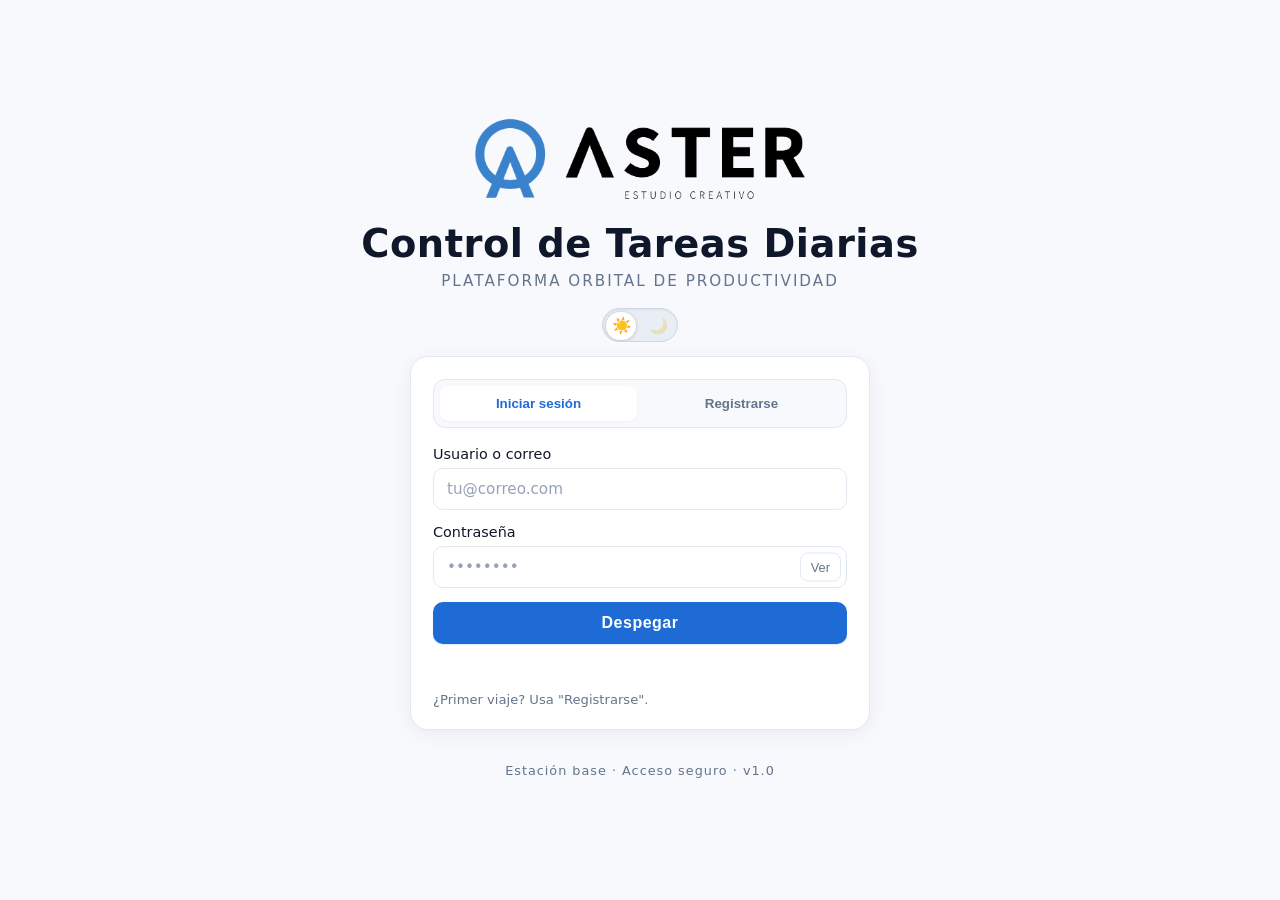
==== index.html @ 140ae574 "Fix texto invisible del botón teléfono y uniformiza botones a 16px - El botón .btn-ghost de la vista" ====
<!DOCTYPE html>
<html lang="es">
<head>
  <meta charset="UTF-8" />
  <meta name="viewport" content="width=device-width, initial-scale=1.0" />
  <title>Control de Tareas Diarias</title>
  <link rel="icon" type="image/png" href="faviconaster.png" />
  <link rel="apple-touch-icon" href="faviconaster.png" />
  <script>(function(){var t;try{t=localStorage.getItem('aster_theme');}catch(e){}document.documentElement.setAttribute('data-theme', (t==='aster'||t==='light')?t:'light');})();</script>
  <link rel="stylesheet" href="css/styles.css?v=10" />
</head>
<body>
  <main class="auth-wrapper">
    <header class="brand">
      <div class="logo logo-img" aria-hidden="true">
        <img src="asterlogoblanco.png" class="logo-aster-only" alt="Asterlogo" />
        <img src="asterlogoazul.png"   class="logo-light-only" alt="Asterlogo" />
      </div>
      <h1 class="brand-title">Control de Tareas Diarias</h1>
      <p class="brand-sub">Plataforma Orbital de Productividad</p>
    </header>

    <div class="auth-theme-row">
      <button type="button" class="theme-toggle" aria-label="Cambiar tema" aria-pressed="false">
        <span class="tt-icon tt-light" aria-hidden="true">☀️</span>
        <span class="tt-icon tt-aster" aria-hidden="true">🌙</span>
        <span class="tt-thumb" aria-hidden="true"></span>
      </button>
    </div>

    <section class="auth-card" id="auth-card">
      <div id="auth-main">
      <nav class="tabs" role="tablist">
        <button class="tab active" data-tab="login" role="tab">Iniciar sesión</button>
        <button class="tab" data-tab="register" role="tab">Registrarse</button>
      </nav>

      <form class="form active" id="form-login" autocomplete="off">
        <label>
          <span>Usuario o correo</span>
          <input type="text" name="username" required placeholder="tu@correo.com" />
        </label>
        <label>
          <span>Contraseña</span>
          <div class="password-wrap">
            <input type="password" name="password" required placeholder="••••••••" />
            <button type="button" class="toggle-pass" aria-label="Mostrar contraseña">Ver</button>
          </div>
        </label>
        <button class="btn-primary" type="submit">Despegar</button>
        <p class="form-msg" id="login-msg"></p>
        <p class="hint">¿Primer viaje? Usa "Registrarse".</p>
      </form>

      <form class="form" id="form-register" autocomplete="off">
        <label>
          <span>Nombre completo</span>
          <input type="text" name="name" required placeholder="Nombre Apellido" />
        </label>
        <label>
          <span>Teléfono</span>
          <input type="tel" name="phone" required placeholder="+52 55 0000 0000" />
        </label>
        <label>
          <span>Correo electrónico</span>
          <input type="email" name="email" required placeholder="correo@dominio.com" />
        </label>
        <label>
          <span>Nombre de usuario</span>
          <input type="text" name="username" required placeholder="tunombredeusuario" pattern="[a-zA-Z0-9._-]{3,20}" title="3 a 20 caracteres: letras, números, punto, guion o guion bajo" />
        </label>
        <label>
          <span>Contraseña</span>
          <div class="password-wrap">
            <input type="password" name="password" required placeholder="Mínimo 6 caracteres" minlength="6" />
            <button type="button" class="toggle-pass" aria-label="Mostrar contraseña">Ver</button>
          </div>
        </label>
        <label class="avatar-label">
          <span>Avatar</span>
          <input type="file" name="avatar" accept="image/*" id="avatar-input" />
          <div class="avatar-preview" id="avatar-preview">
            <span>Sin imagen</span>
          </div>
        </label>
        <button class="btn-primary" type="submit">Crear cuenta</button>
        <p class="form-msg" id="register-msg"></p>
      </form>

      </div>

      <div class="auth-view" id="view-contact" hidden>
        <div class="contact-icon">🛰️</div>
        <h3 id="contact-title">Registro recibido</h3>
        <p id="contact-msg">Tu cuenta fue creada y está <strong>pendiente de aprobación</strong>. Para activarla, comunícate con un administrador:</p>
        <div class="contact-actions">
          <a href="https://wa.link/m0frje" target="_blank" rel="noopener" class="btn-primary">📱 WhatsApp</a>
          <a href="tel:6671275611" class="btn-ghost">📞 6671275611</a>
        </div>
        <button type="button" class="btn-ghost full-w" id="contact-back">← Volver</button>
      </div>

      <div class="auth-view" id="view-blackhole" hidden>
        <div class="blackhole-wrap">
          <div class="blackhole">
            <div class="blackhole-ring"></div>
            <div class="blackhole-disk"></div>
            <div class="blackhole-core"></div>
          </div>
        </div>
        <h3 class="bh-title">Tu solicitud desapareció debido a un agujero negro</h3>
        <p>Si crees que fue un error, contacta con el administrador:</p>
        <div class="contact-actions">
          <a href="https://wa.link/m0frje" target="_blank" rel="noopener" class="btn-primary">📱 WhatsApp</a>
          <a href="tel:6671275611" class="btn-ghost">📞 6671275611</a>
        </div>
        <button type="button" class="btn-ghost full-w" id="bh-back">← Volver</button>
      </div>
    </section>

    <footer class="auth-foot">
      <p>Estación base · Acceso seguro · v1.0</p>
    </footer>
  </main>

  <script src="js/theme.js?v=10"></script>
  <script src="js/data.js?v=10"></script>
  <script src="js/auth.js?v=10"></script>
  <script src="js/app.js?v=10"></script>
</body>
</html>
---- css/styles.css ----
:root {
  /* Escala de azules (constantes literales, no cambian por tema) */
  --blue-900: #020821;
  --blue-800: #061336;
  --blue-700: #0b1e55;
  --blue-600: #163a90;
  --blue-500: #1e6bd6;
  --blue-400: #3d8bff;
  --blue-300: #6fb6ff;
  --blue-200: #a8d3ff;
  --blue-100: #dbeeff;
  --accent: #8ad4ff;
  --danger: #ff6b6b;
  --ok: #4fe1a7;
  --warn: #ffd166;

  /* Tema CLARO (default) */
  --page-bg: linear-gradient(180deg, #ffffff 0%, #eaf2ff 100%);
  --text: #1a2a55;
  --text-muted: #5a6a8a;
  --text-subtle: #8999b3;
  --heading: #0b1e55;
  --accent-strong: #1e6bd6;
  --card-bg: #ffffff;
  --card-border: #d4dfec;
  --card-shadow: 0 4px 18px rgba(20, 40, 80, 0.08);
  --glass: #ffffff;
  --glass-border: #d4dfec;
  --shadow: 0 4px 18px rgba(20, 40, 80, 0.08);
  --input-bg: #f9fbfd;
  --input-border: #d4dfec;
  --input-text: #1a2a55;
  --input-placeholder: #9aa6bc;
  --btn-ghost-bg: #eff3f8;
  --btn-ghost-border: #d4dfec;
  --btn-ghost-text: #1a2a55;
  --backdrop: rgba(20, 40, 80, 0.4);
  --blur: 0px;
  --topbar-bg: rgba(255, 255, 255, 0.92);
  --dialog-bg: #ffffff;
  --dialog-text: #1a2a55;
}

[data-theme="aster"] {
  /* Tema ASTER (espacial oscuro) */
  --page-bg: radial-gradient(ellipse at top, #0a1a4a 0%, #02061f 60%, #000 100%);
  --text: #dbeeff;
  --text-muted: #a8d3ff;
  --text-subtle: #6fb6ff;
  --heading: #ffffff;
  --accent-strong: #8ad4ff;
  --card-bg: rgba(10, 24, 68, 0.55);
  --card-border: rgba(138, 212, 255, 0.25);
  --card-shadow: 0 10px 40px rgba(0, 10, 40, 0.6);
  --glass: rgba(10, 24, 68, 0.55);
  --glass-border: rgba(138, 212, 255, 0.25);
  --shadow: 0 10px 40px rgba(0, 10, 40, 0.6);
  --input-bg: rgba(2, 8, 33, 0.7);
  --input-border: rgba(138, 212, 255, 0.22);
  --input-text: #fff;
  --input-placeholder: rgba(168, 211, 255, 0.45);
  --btn-ghost-bg: rgba(255, 255, 255, 0.04);
  --btn-ghost-border: rgba(138, 212, 255, 0.25);
  --btn-ghost-text: #dbeeff;
  --backdrop: rgba(2, 8, 33, 0.7);
  --blur: 14px;
  --topbar-bg: rgba(2, 8, 33, 0.72);
  --dialog-bg: #0a1638;
  --dialog-text: #dbeeff;
}

* { box-sizing: border-box; }

html {
  background: var(--page-bg);
}
html, body {
  margin: 0;
  padding: 0;
  min-height: 100vh;
  font-family: "Segoe UI", "Inter", system-ui, -apple-system, sans-serif;
  color: var(--text);
  overflow-x: hidden;
}
body { background: transparent; }

/* Ocultar el fondo espacial (estrellas, cometas, asteroides, twinkles) en tema claro */
[data-theme="light"] .space-bg { display: none !important; }

/* Swap de logo según tema (usamos .logo img para vencer a .logo img{display:block}) */
.logo img.logo-light-only { display: none; }
[data-theme="light"] .logo img.logo-aster-only { display: none; }
[data-theme="light"] .logo img.logo-light-only { display: block; }

/* ---------- Space Background ---------- */
.space-bg {
  position: fixed;
  inset: 0;
  overflow: hidden;
  z-index: -1;
  pointer-events: none;
}

.stars, .stars-2, .stars-3 {
  position: absolute;
  inset: -50%;
  background-image:
    radial-gradient(1.5px 1.5px at 20px 30px, #fff, transparent),
    radial-gradient(1.5px 1.5px at 40px 70px, #cfe8ff, transparent),
    radial-gradient(2px   2px   at 90px 40px, #fff, transparent),
    radial-gradient(1.5px 1.5px at 130px 80px, #a8d3ff, transparent),
    radial-gradient(1.5px 1.5px at 170px 20px, #fff, transparent),
    radial-gradient(2px   2px   at 220px 120px, #cfe8ff, transparent),
    radial-gradient(1.5px 1.5px at 260px 60px, #fff, transparent);
  background-repeat: repeat;
  background-size: 300px 200px;
  animation: drift 120s linear infinite;
  opacity: 1;
}
.stars-2 { background-size: 500px 350px; animation-duration: 200s; opacity: 0.85; }
.stars-3 { background-size: 800px 600px; animation-duration: 320s; opacity: 0.7; }

@keyframes drift {
  from { transform: translate3d(0,0,0); }
  to   { transform: translate3d(-300px,-200px,0); }
}

/* Asteroids: roca irregular con cráteres usando varias capas de gradiente */
.asteroid {
  position: absolute;
  background:
    radial-gradient(circle at 22% 30%, rgba(15,10,6,0.9) 2.5px, transparent 4.5px),
    radial-gradient(circle at 62% 22%, rgba(30,22,14,0.75) 4px, transparent 7px),
    radial-gradient(circle at 46% 68%, rgba(15,10,6,0.85) 2px, transparent 3.5px),
    radial-gradient(circle at 78% 58%, rgba(22,16,10,0.8) 2.5px, transparent 4px),
    radial-gradient(circle at 28% 78%, rgba(25,18,10,0.7) 2px, transparent 3.5px),
    radial-gradient(circle at 82% 32%, rgba(15,10,6,0.75) 1.5px, transparent 3px),
    radial-gradient(circle at 12% 56%, rgba(20,14,8,0.6) 1.5px, transparent 2.5px),
    radial-gradient(ellipse at 32% 28%, #b49a80 0%, #7a6348 30%, #3f301f 70%, #1a110a 100%);
  box-shadow:
    inset -12px -16px 28px rgba(0,0,0,0.82),
    inset 4px 5px 14px rgba(255, 230, 200, 0.09),
    0 0 22px rgba(40, 28, 18, 0.5);
  animation: tumble linear infinite;
  will-change: transform;
}
.asteroid-1 {
  width: 82px; height: 70px; top: 18%; left: 12%;
  border-radius: 58% 42% 50% 50% / 40% 60% 55% 45%;
  animation-duration: 38s;
}
.asteroid-2 {
  width: 44px; height: 40px; top: 65%; left: 80%;
  border-radius: 40% 60% 45% 55% / 55% 45% 62% 38%;
  animation-duration: 50s; animation-direction: reverse;
}
.asteroid-3 {
  width: 110px; height: 92px; top: 78%; left: 22%;
  border-radius: 53% 47% 59% 41% / 46% 54% 49% 51%;
  animation-duration: 58s;
}
.asteroid-4 {
  width: 58px; height: 50px; top: 30%; left: 75%;
  border-radius: 44% 56% 52% 48% / 58% 42% 53% 47%;
  animation-duration: 44s; animation-direction: reverse;
}

@keyframes tumble {
  0%   { transform: translate(0, 0)    rotate(0deg); }
  25%  { transform: translate(10px, -14px) rotate(90deg); }
  50%  { transform: translate(-6px, -24px) rotate(180deg); }
  75%  { transform: translate(-16px, -8px) rotate(270deg); }
  100% { transform: translate(0, 0)    rotate(360deg); }
}

/* Comets */
.comet {
  position: absolute;
  width: 4px; height: 4px;
  background: #fff;
  border-radius: 50%;
  box-shadow: 0 0 10px 3px #cfe8ff;
  opacity: 0;
}
.comet::after {
  content: "";
  position: absolute;
  top: 50%;
  left: 4px;
  width: 220px; height: 2px;
  background: linear-gradient(90deg, rgba(255,255,255,0.95), rgba(138,212,255,0));
  transform: translateY(-50%);
  border-radius: 2px;
}
.comet-1 { animation: cometA 45s ease-in infinite; animation-delay:  3s; }
.comet-2 { animation: cometB 52s ease-in infinite; animation-delay: 14s; }
.comet-3 { animation: cometC 60s ease-in infinite; animation-delay: 28s; }
.comet-4 { animation: cometD 48s ease-in infinite; animation-delay: 42s; }
.comet-5 { animation: cometE 65s ease-in infinite; animation-delay: 56s; }

/* La cola se dibuja hacia +X desde la cabeza.
   Para que "persiga" al cometa, rotamos en la dirección OPUESTA al movimiento:
   angle = atan2(-dy, -dx) en coordenadas CSS (Y hacia abajo, rot CW positiva). */

/* A: de derecha-arriba a izquierda-centro  (dirección motion: ←↓ ; cola: →↑)  */
@keyframes cometA {
  0%   { top: 5%;  left: 110%; opacity: 0; transform: rotate(-16deg); }
  4%   { opacity: 1; }
  22%  { top: 45%; left: -25%; opacity: 0; transform: rotate(-16deg); }
  100% { top: 45%; left: -25%; opacity: 0; transform: rotate(-16deg); }
}
/* B: de izquierda-abajo a derecha-arriba (motion: →↑ ; cola: ←↓)  */
@keyframes cometB {
  0%   { top: 60%; left: -10%; opacity: 0; transform: rotate(162deg); }
  4%   { opacity: 1; }
  18%  { top: 20%; left: 115%; opacity: 0; transform: rotate(162deg); }
  100% { top: 20%; left: 115%; opacity: 0; transform: rotate(162deg); }
}
/* C: de izquierda-arriba a derecha-abajo (motion: →↓ ; cola: ←↑)  */
@keyframes cometC {
  0%   { top: 15%; left: -10%; opacity: 0; transform: rotate(-156deg); }
  5%   { opacity: 1; }
  20%  { top: 70%; left: 115%; opacity: 0; transform: rotate(-156deg); }
  100% { top: 70%; left: 115%; opacity: 0; transform: rotate(-156deg); }
}
/* D: de derecha-abajo a izquierda-arriba (motion: ←↑ ; cola: →↓) */
@keyframes cometD {
  0%   { top: 80%; left: 115%; opacity: 0; transform: rotate(20deg); }
  5%   { opacity: 1; }
  22%  { top: 30%; left: -20%; opacity: 0; transform: rotate(20deg); }
  100% { top: 30%; left: -20%; opacity: 0; transform: rotate(20deg); }
}
/* E: de derecha-centro a izquierda-abajo (motion: ←↓ ; cola: →↑) */
@keyframes cometE {
  0%   { top: 35%; left: 115%; opacity: 0; transform: rotate(-21deg); }
  5%   { opacity: 1; }
  24%  { top: 90%; left: -25%; opacity: 0; transform: rotate(-21deg); }
  100% { top: 90%; left: -25%; opacity: 0; transform: rotate(-21deg); }
}

/* ---------- Auth page ---------- */
.auth-wrapper {
  min-height: 100vh;
  display: flex;
  flex-direction: column;
  align-items: center;
  justify-content: center;
  padding: 28px 20px;
}

.brand {
  text-align: center;
  margin-bottom: 18px;
}
.logo {
  width: 130px; height: 150px;
  margin: 0 auto 12px;
  filter:
    drop-shadow(0 0 12px rgba(61,139,255,0.9))
    drop-shadow(0 0 28px rgba(61,139,255,0.55))
    drop-shadow(0 0 48px rgba(138,212,255,0.35));
  animation: bob 5s ease-in-out infinite;
}
.logo svg, .logo img { width: 100%; height: 100%; object-fit: contain; display: block; }
.logo-sm { margin: 0; }
.logo-img { width: 400px; height: 100px; max-width: 90vw; }
.logo-img.logo-sm { width: 200px; height: 50px; max-width: none; max-height: none; }
@keyframes bob {
  0%,100% { transform: translateY(-4px); }
  50%     { transform: translateY(4px); }
}

/* Estrellas parpadeantes muy tenues */
.twinkle {
  position: absolute;
  width: 3px; height: 3px;
  background: #fff;
  border-radius: 50%;
  opacity: 0;
  box-shadow: 0 0 6px 1px rgba(207,232,255,0.6);
  animation: twinkle 7s ease-in-out infinite;
  pointer-events: none;
}
@keyframes twinkle {
  0%, 100% { opacity: 0; transform: scale(0.6); }
  45%      { opacity: 0.35; transform: scale(1); }
  55%      { opacity: 0.7; transform: scale(1.2); }
  65%      { opacity: 0.35; transform: scale(1); }
}

.brand-title {
  margin: 0;
  font-size: clamp(1.6rem, 3.5vw, 2.4rem);
  letter-spacing: 0.5px;
  color: #fff;
  text-shadow: 0 0 16px rgba(138,212,255,0.5);
}
.brand-sub {
  margin: 6px 0 0;
  color: var(--blue-200);
  font-size: 0.95rem;
  letter-spacing: 2px;
  text-transform: uppercase;
  opacity: 0.8;
}

.auth-card {
  width: min(460px, 100%);
  background: var(--glass);
  backdrop-filter: blur(18px) saturate(140%);
  -webkit-backdrop-filter: blur(18px) saturate(140%);
  border: 1px solid var(--glass-border);
  border-radius: 18px;
  box-shadow: var(--shadow);
  padding: 22px;
}

.tabs {
  display: flex;
  gap: 6px;
  margin-bottom: 18px;
  background: rgba(4,12,36,0.6);
  padding: 6px;
  border-radius: 12px;
}
.tab {
  flex: 1;
  background: transparent;
  color: var(--blue-200);
  border: none;
  padding: 10px;
  border-radius: 8px;
  cursor: pointer;
  font-weight: 600;
  transition: all 0.25s ease;
}
.tab:hover { color: #fff; }
.tab.active {
  background: linear-gradient(135deg, var(--blue-500), var(--blue-600));
  color: #fff;
  box-shadow: 0 4px 16px rgba(30,107,214,0.5);
}

.form { display: none; flex-direction: column; gap: 14px; }
.form.active { display: flex; }
.form label {
  display: flex;
  flex-direction: column;
  gap: 6px;
  font-size: 0.9rem;
  color: var(--blue-200);
}
.form input, .form select, .form textarea {
  width: 100%;
  padding: 11px 13px;
  background: rgba(2,8,33,0.7);
  border: 1px solid rgba(138,212,255,0.2);
  border-radius: 10px;
  color: #fff;
  font-size: 0.95rem;
  outline: none;
  transition: border-color 0.2s, box-shadow 0.2s;
  font-family: inherit;
}
.form input:focus, .form select:focus, .form textarea:focus {
  border-color: var(--blue-400);
  box-shadow: 0 0 0 3px rgba(61,139,255,0.25);
}
.form input::placeholder { color: rgba(168,211,255,0.45); }

.password-wrap {
  position: relative;
}
.password-wrap input { padding-right: 64px; }
.toggle-pass {
  position: absolute;
  right: 6px;
  top: 50%;
  transform: translateY(-50%);
  background: rgba(61,139,255,0.18);
  color: var(--blue-100);
  border: 1px solid rgba(138,212,255,0.3);
  padding: 6px 10px;
  border-radius: 8px;
  font-size: 0.8rem;
  cursor: pointer;
  transition: background 0.2s;
}
.toggle-pass:hover { background: rgba(61,139,255,0.35); }

.btn-primary {
  background: linear-gradient(135deg, var(--blue-400), var(--blue-600));
  color: #fff;
  border: none;
  padding: 12px 16px;
  border-radius: 10px;
  font-weight: 700;
  font-size: 1rem;
  cursor: pointer;
  letter-spacing: 0.5px;
  box-shadow: 0 6px 20px rgba(30,107,214,0.45);
  transition: transform 0.12s ease, box-shadow 0.2s ease;
}
.btn-primary:hover { transform: translateY(-1px); box-shadow: 0 10px 24px rgba(30,107,214,0.6); }
.btn-primary:active { transform: translateY(0); }

.btn-ghost {
  background: rgba(255,255,255,0.04);
  color: var(--blue-100);
  border: 1px solid var(--glass-border);
  padding: 8px 14px;
  border-radius: 10px;
  cursor: pointer;
  transition: background 0.2s;
}
.btn-ghost:hover { background: rgba(255,255,255,0.1); }

.btn-danger {
  background: linear-gradient(135deg, #ff6b6b, #c43a3a);
  color: #fff;
  border: none;
  padding: 8px 14px;
  border-radius: 10px;
  cursor: pointer;
  font-weight: 600;
}

.btn-ok {
  background: linear-gradient(135deg, #4fe1a7, #1ea26d);
  color: #00281a;
  border: none;
  padding: 8px 14px;
  border-radius: 10px;
  cursor: pointer;
  font-weight: 700;
}

.form-msg {
  margin: 0;
  font-size: 0.88rem;
  min-height: 1.1em;
}
.form-msg.error { color: var(--danger); }
.form-msg.ok    { color: var(--ok); }

.hint {
  font-size: 0.82rem;
  color: rgba(168,211,255,0.65);
  margin: 4px 0 0;
}
.reset-step {
  display: flex;
  flex-direction: column;
  gap: 14px;
}

.demo-code {
  background: rgba(61,139,255,0.15);
  padding: 10px;
  border-radius: 10px;
  text-align: center;
  font-size: 1.3rem;
  letter-spacing: 8px;
  font-weight: 700;
  color: #fff;
  border: 1px dashed var(--blue-400);
}

.avatar-edit {
  display: flex;
  align-items: center;
  gap: 12px;
  margin-bottom: 4px;
  flex-wrap: wrap;
}
.avatar-edit .avatar-preview { width: 72px; height: 72px; margin: 0; flex-shrink: 0; }
.avatar-edit .eu-upload {
  display: inline-flex;
  align-items: center;
  justify-content: center;
  cursor: pointer;
}

.avatar-label { gap: 10px; align-items: center; text-align: center; }
.avatar-label > input[type="file"] { align-self: center; }
.avatar-preview {
  width: 110px; height: 110px;
  margin: 0 auto;
  border-radius: 50%;
  background: rgba(2,8,33,0.7);
  border: 1px dashed rgba(138,212,255,0.35);
  display: flex; align-items: center; justify-content: center;
  color: rgba(168,211,255,0.55);
  font-size: 0.8rem;
  overflow: hidden;
  box-shadow: 0 0 20px rgba(61,139,255,0.3);
}
.avatar-preview img { width: 100%; height: 100%; object-fit: cover; }

/* Vistas alternas del auth-card (contacta admin, agujero negro) */
.auth-view { text-align: center; }
.auth-view h3 { color: #fff; margin: 8px 0 6px; font-size: 1.1rem; }
.auth-view p { color: var(--blue-200); margin: 6px 0 14px; font-size: 0.92rem; }
.contact-icon { font-size: 2.6rem; line-height: 1; margin: 6px 0; filter: drop-shadow(0 0 16px rgba(61,139,255,0.7)); }
.contact-actions {
  display: flex; flex-direction: column; gap: 10px;
  margin: 12px 0 14px;
}
.contact-actions .btn-primary, .contact-actions .btn-ghost { padding: 12px 16px; text-decoration: none; text-align: center; display: block; font-size: 16px; }
.contact-actions a.btn-primary { color: #fff; }
.contact-actions a.btn-ghost { color: var(--text); }
.btn-ghost.full-w { width: 100%; }

/* Agujero negro */
.blackhole-wrap { display: flex; justify-content: center; margin: 8px 0 16px; }
.blackhole {
  position: relative;
  width: 220px; height: 220px;
  border-radius: 50%;
}
.blackhole-core {
  position: absolute; inset: 28%;
  border-radius: 50%;
  background: radial-gradient(circle at center, #000 55%, rgba(10,20,40,0.9) 75%, transparent 100%);
  box-shadow: 0 0 40px 20px rgba(0,0,0,0.9);
}
.blackhole-disk {
  position: absolute; inset: 8%;
  border-radius: 50%;
  background: conic-gradient(from 0deg,
    rgba(138,212,255,0) 0deg,
    rgba(138,212,255,0.55) 60deg,
    rgba(255,207,140,0.75) 130deg,
    rgba(255,140,80,0.65) 180deg,
    rgba(138,212,255,0.55) 280deg,
    rgba(138,212,255,0) 360deg);
  filter: blur(8px) saturate(140%);
  animation: bhSpin 9s linear infinite;
  mask-image: radial-gradient(circle, transparent 40%, #000 55%, #000 85%, transparent 100%);
  -webkit-mask-image: radial-gradient(circle, transparent 40%, #000 55%, #000 85%, transparent 100%);
}
.blackhole-ring {
  position: absolute; inset: -10px;
  border-radius: 50%;
  background: conic-gradient(from 180deg,
    rgba(61,139,255,0),
    rgba(138,212,255,0.45) 20%,
    rgba(255,207,140,0.35) 60%,
    rgba(61,139,255,0.45) 80%,
    rgba(61,139,255,0) 100%);
  filter: blur(14px);
  animation: bhSpin 14s linear infinite reverse;
  opacity: 0.7;
}
@keyframes bhSpin { to { transform: rotate(360deg); } }
.bh-title {
  color: #fff;
  letter-spacing: 0.5px;
  text-shadow: 0 0 14px rgba(138,212,255,0.4);
}

.auth-foot {
  margin-top: 20px;
  color: rgba(168,211,255,0.5);
  font-size: 0.8rem;
  letter-spacing: 1px;
}

/* ---------- Dashboard ---------- */
.dashboard-body { padding-bottom: 40px; }

.topbar {
  position: sticky;
  top: 0;
  z-index: 10;
  display: flex;
  align-items: center;
  justify-content: space-between;
  padding: 20px 24px;
  background: rgba(2,8,33,0.72);
  backdrop-filter: blur(14px);
  -webkit-backdrop-filter: blur(14px);
  border-bottom: 1px solid var(--glass-border);
}
.topbar-left, .topbar-right { display: flex; align-items: center; gap: 14px; }
.topbar h2 { margin: 0; font-size: 1.1rem; color: #fff; }

/* Hamburger button (oculto en escritorio) */
.hamburger {
  display: none;
  background: rgba(61,139,255,0.15);
  border: 1px solid var(--glass-border);
  border-radius: 12px;
  width: 46px;
  height: 46px;
  flex-direction: column;
  align-items: center;
  justify-content: center;
  gap: 5px;
  cursor: pointer;
  padding: 0;
  transition: background 0.2s, box-shadow 0.2s;
}
.hamburger:hover { background: rgba(61,139,255,0.32); box-shadow: 0 0 14px rgba(61,139,255,0.35); }
.hamburger span {
  display: block;
  width: 22px;
  height: 2px;
  background: var(--blue-100);
  border-radius: 2px;
  transition: transform 0.28s ease, opacity 0.2s ease;
  transform-origin: center;
}
.hamburger.open span:nth-child(1) { transform: translateY(7px) rotate(45deg); }
.hamburger.open span:nth-child(2) { opacity: 0; transform: scaleX(0.2); }
.hamburger.open span:nth-child(3) { transform: translateY(-7px) rotate(-45deg); }

@media (max-width: 720px) {
  .topbar { padding: 14px 16px; flex-wrap: nowrap; gap: 10px; }
  .topbar-left { gap: 10px; min-width: 0; flex: 1; }
  .topbar h2 { font-size: 0.92rem; white-space: nowrap; overflow: hidden; text-overflow: ellipsis; }
  .role-tag { font-size: 0.65rem; }
  .logo-img.logo-sm { width: 130px; height: 32px; }
  .hamburger { display: flex; flex-shrink: 0; }
  .topbar-right {
    position: absolute;
    top: 100%;
    right: 0;
    left: 0;
    flex-direction: column;
    align-items: stretch;
    gap: 12px;
    background: rgba(2,8,33,0.95);
    backdrop-filter: blur(18px);
    -webkit-backdrop-filter: blur(18px);
    border-bottom: 1px solid var(--glass-border);
    padding: 16px 18px;
    transform: translateY(-12px);
    opacity: 0;
    pointer-events: none;
    transition: transform 0.25s ease, opacity 0.2s ease;
  }
  .topbar-right.open {
    transform: translateY(0);
    opacity: 1;
    pointer-events: auto;
  }
  .topbar-right .user-chip { width: 100%; justify-content: flex-start; }
  .topbar-right #logout-btn { width: 100%; padding: 10px 14px; }
}
.role-tag {
  margin: 2px 0 0;
  font-size: 0.75rem;
  letter-spacing: 2px;
  color: var(--accent);
  text-transform: uppercase;
}
.user-chip {
  display: flex; align-items: center; gap: 10px;
  background: rgba(255,255,255,0.04);
  padding: 6px 12px;
  border-radius: 40px;
  border: 1px solid var(--glass-border);
}
.user-chip img {
  width: 36px; height: 36px;
  border-radius: 50%;
  object-fit: cover;
  background: var(--blue-700);
}
.user-chip strong { display: block; color: #fff; font-size: 0.9rem; }
.user-chip small  { color: var(--blue-300); font-size: 0.75rem; }

.dashboard {
  max-width: 1200px;
  margin: 24px auto;
  padding: 0 20px;
}

.panel {
  display: grid;
  gap: 20px;
}

.card {
  background: var(--glass);
  backdrop-filter: blur(14px) saturate(140%);
  -webkit-backdrop-filter: blur(14px) saturate(140%);
  border: 1px solid var(--glass-border);
  border-radius: 16px;
  padding: 20px;
  box-shadow: var(--shadow);
}

.card h3 {
  margin: 0 0 14px;
  color: #fff;
  font-size: 1.1rem;
  display: flex; align-items: center; gap: 10px;
}
.card h3::before {
  content: "";
  width: 8px; height: 8px;
  background: var(--accent);
  border-radius: 50%;
  box-shadow: 0 0 10px var(--accent);
}

.row { display: flex; flex-wrap: wrap; gap: 12px; }
.grid-2 { display: grid; grid-template-columns: 1fr 1fr; gap: 14px; }
.grid-3 { display: grid; grid-template-columns: repeat(3, 1fr); gap: 14px; }
@media (max-width: 720px) { .grid-2, .grid-3 { grid-template-columns: 1fr; } }

.task-list {
  list-style: none;
  padding: 0;
  margin: 0;
  display: grid;
  gap: 10px;
}
.task-item {
  display: grid;
  grid-template-columns: 1fr auto;
  gap: 10px;
  align-items: start;
  background: rgba(2,8,33,0.55);
  border: 1px solid rgba(138,212,255,0.15);
  border-radius: 12px;
  padding: 12px 14px;
}
.task-item.done { opacity: 0.7; }
.task-item.done .task-name { text-decoration: line-through; color: var(--blue-300); }
.task-meta {
  display: flex; gap: 10px; flex-wrap: wrap;
  color: var(--blue-300);
  font-size: 0.8rem;
  margin-top: 4px;
}
.task-meta span {
  background: rgba(61,139,255,0.15);
  padding: 2px 8px;
  border-radius: 999px;
}
.task-name { font-weight: 600; color: #fff; }
.task-comment { color: var(--blue-200); font-size: 0.9rem; margin-top: 6px; }
.task-actions { display: flex; flex-direction: column; gap: 6px; align-items: flex-end; }

.stat {
  background: rgba(2,8,33,0.6);
  border: 1px solid var(--glass-border);
  border-radius: 14px;
  padding: 14px;
  text-align: center;
}
.stat .num { font-size: 1.6rem; font-weight: 800; color: #fff; }
.stat .lbl { color: var(--blue-300); font-size: 0.8rem; letter-spacing: 1px; text-transform: uppercase; }

table {
  width: 100%;
  border-collapse: collapse;
}
th, td {
  text-align: left;
  padding: 10px 12px;
  border-bottom: 1px solid rgba(138,212,255,0.12);
  font-size: 0.9rem;
}
th { color: var(--blue-300); font-weight: 600; text-transform: uppercase; font-size: 0.75rem; letter-spacing: 1px; }
tbody tr:hover { background: rgba(61,139,255,0.06); }

/* Acciones de la tabla del admin con buen aire entre botones */
.cell-actions {
  display: flex;
  flex-wrap: wrap;
  gap: 10px;
  align-items: center;
  min-width: 320px;
}
.cell-actions button {
  padding: 8px 14px;
  font-size: 0.82rem;
  white-space: nowrap;
  border-radius: 9px;
  letter-spacing: 0.3px;
}
.cell-actions em { color: var(--blue-300); font-style: italic; padding: 0 6px; }
.table-wrap { overflow-x: auto; }

.badge {
  display: inline-block;
  padding: 3px 10px;
  border-radius: 999px;
  font-size: 0.75rem;
  font-weight: 600;
  text-transform: uppercase;
  letter-spacing: 0.5px;
}
.badge.badge-none { background: rgba(138,212,255,0.12); color: var(--blue-300); font-style: italic; }
.badge.user-status-approved { background: rgba(79,225,167,0.2); color: var(--ok); }
.badge.user-status-pending  { background: rgba(255,209,102,0.22); color: var(--warn); }
.badge.user-status-rejected { background: rgba(255,107,107,0.22); color: var(--danger); }
.badge.user-status-inactive { background: rgba(168,168,168,0.2); color: #c9d4e0; }
tr.row-status-inactive,
tr.row-status-rejected { opacity: 0.65; }

/* Solicitudes pendientes */
.pending-card {
  display: flex;
  justify-content: space-between;
  align-items: center;
  gap: 12px;
  padding: 14px;
  background: rgba(255,209,102,0.08);
  border: 1px solid rgba(255,209,102,0.3);
  border-left: 4px solid var(--warn);
  border-radius: 12px;
  margin-bottom: 10px;
}
.pending-card .pending-name { font-weight: 700; color: #fff; font-size: 1rem; }
.pending-card .pending-meta {
  display: flex; flex-wrap: wrap; gap: 6px 12px;
  color: var(--blue-300); font-size: 0.82rem; margin-top: 3px;
}
.pending-card .pending-actions { display: flex; gap: 8px; flex-shrink: 0; }
.pending-card .pending-actions button { padding: 9px 14px; }
@media (max-width: 720px) {
  .pending-card { flex-direction: column; align-items: stretch; padding: 12px; gap: 8px; }
  .pending-card .pending-name { font-size: 0.95rem; }
  .pending-card .pending-meta { gap: 4px 10px; font-size: 0.78rem; word-break: break-word; }
  .pending-card .pending-meta span { display: inline-block; max-width: 100%; overflow-wrap: anywhere; }
  .pending-card .pending-actions { width: 100%; gap: 6px; }
  .pending-card .pending-actions button { flex: 1; padding: 10px; font-size: 0.88rem; }
}

.badge.colaborador { background: rgba(79,225,167,0.18); color: var(--ok); }
.badge.empleador   { background: rgba(255,209,102,0.18); color: var(--warn); }
.badge.supervisor  { background: rgba(138,212,255,0.18); color: var(--accent); }
.badge.administrador { background: rgba(255,107,107,0.18); color: var(--danger); }
.badge.done { background: rgba(79,225,167,0.18); color: var(--ok); }
.badge.pending { background: rgba(255,209,102,0.18); color: var(--warn); }

.empty {
  text-align: center;
  padding: 30px 10px;
  color: var(--blue-300);
  font-style: italic;
}

.filter-bar { display: flex; gap: 8px; flex-wrap: wrap; margin-bottom: 14px; }
.filter-bar select, .filter-bar input {
  background: rgba(2,8,33,0.7);
  border: 1px solid rgba(138,212,255,0.2);
  color: #fff;
  padding: 8px 10px;
  border-radius: 8px;
  font-family: inherit;
}

input[readonly] {
  background: rgba(2,8,33,0.5);
  color: var(--accent);
  font-weight: 700;
  letter-spacing: 2px;
  cursor: default;
}

/* Campo de hora estilizado con ícono de reloj */
.time-field {
  padding-right: 40px !important;
  background-image: url("data:image/svg+xml;utf8,<svg xmlns='http://www.w3.org/2000/svg' viewBox='0 0 24 24' fill='none' stroke='%238ad4ff' stroke-width='2' stroke-linecap='round' stroke-linejoin='round'><circle cx='12' cy='12' r='9'/><path d='M12 7v5l3 2'/></svg>") !important;
  background-repeat: no-repeat !important;
  background-position: right 12px center !important;
  background-size: 18px 18px !important;
  cursor: pointer !important;
}
.time-field:hover {
  border-color: var(--blue-400) !important;
  box-shadow: 0 0 0 3px rgba(61,139,255,0.18);
}

/* Quita el ícono nativo de los inputs type="time" por si quedara alguno */
input[type="time"]::-webkit-calendar-picker-indicator {
  filter: invert(70%) sepia(80%) saturate(500%) hue-rotate(180deg);
  cursor: pointer;
  opacity: 0.9;
}
input[type="time"]::-webkit-calendar-picker-indicator:hover { opacity: 1; }

/* ---------- Picker de hora personalizado ---------- */
dialog.time-picker-dialog {
  width: min(460px, 96vw);
  padding: 22px;
  background: linear-gradient(160deg, #0a1a4a 0%, #040d2e 100%);
  border: 1px solid var(--glass-border);
  border-radius: 20px;
  color: var(--blue-100);
}
dialog.time-picker-dialog::backdrop { background: rgba(2,8,33,0.8); backdrop-filter: blur(6px); }

.tp-header { text-align: center; margin-bottom: 14px; }
.tp-clock {
  font-family: "Segoe UI", monospace;
  font-size: 3.2rem;
  font-weight: 800;
  color: #fff;
  text-shadow: 0 0 24px rgba(138,212,255,0.7);
  letter-spacing: 4px;
  line-height: 1;
}
.tp-clock .tp-sep {
  color: var(--accent);
  animation: tpBlink 1.2s ease-in-out infinite;
}
@keyframes tpBlink { 0%,100% { opacity: 1; } 50% { opacity: 0.35; } }
.tp-sub {
  margin: 6px 0 0;
  color: var(--blue-300);
  font-size: 0.8rem;
  letter-spacing: 2px;
  text-transform: uppercase;
}

.tp-cols {
  display: grid;
  grid-template-columns: 1fr 1fr;
  gap: 16px;
  margin: 14px 0;
}
.tp-col-label {
  text-align: center;
  font-size: 0.75rem;
  letter-spacing: 2px;
  color: var(--blue-300);
  text-transform: uppercase;
  margin-bottom: 6px;
}
.tp-col-grid {
  display: grid;
  grid-template-columns: repeat(4, 1fr);
  gap: 6px;
  max-height: 200px;
  overflow-y: auto;
  padding: 4px;
  background: rgba(2,8,33,0.6);
  border: 1px solid rgba(138,212,255,0.15);
  border-radius: 12px;
}
.tp-col-grid::-webkit-scrollbar { width: 6px; }
.tp-col-grid::-webkit-scrollbar-thumb { background: rgba(138,212,255,0.3); border-radius: 4px; }

.tp-cell {
  background: transparent;
  color: var(--blue-200);
  border: 1px solid transparent;
  padding: 8px 4px;
  border-radius: 8px;
  cursor: pointer;
  font-family: "Segoe UI", monospace;
  font-size: 0.95rem;
  font-weight: 600;
  transition: all 0.15s ease;
}
.tp-cell:hover { background: rgba(61,139,255,0.2); color: #fff; }
.tp-cell.active {
  background: linear-gradient(135deg, var(--blue-400), var(--blue-600));
  color: #fff;
  box-shadow: 0 0 12px rgba(61,139,255,0.6);
  transform: scale(1.05);
}

.tp-actions {
  display: flex;
  gap: 8px;
  justify-content: flex-end;
  margin-top: 10px;
}
.tp-actions button { padding: 10px 18px; }

/* ---------- Status badges ---------- */
.badge.status-trabajando { background: rgba(61,139,255,0.22); color: var(--blue-300); }
.badge.status-revision   { background: rgba(255,209,102,0.22); color: var(--warn); }
.badge.status-realizada  { background: rgba(79,225,167,0.22); color: var(--ok); }
.badge.status-cancelado  { background: rgba(255,107,107,0.22); color: var(--danger); }

.status-select {
  background: rgba(2,8,33,0.7);
  border: 1px solid rgba(138,212,255,0.2);
  color: var(--blue-100);
  padding: 3px 8px;
  border-radius: 999px;
  font-size: 0.78rem;
  font-weight: 600;
  cursor: pointer;
}

.task-item {
  position: relative;
  border-left: 3px solid transparent;
}
.task-item.status-bar-trabajando { border-left-color: var(--blue-400); }
.task-item.status-bar-revision   { border-left-color: var(--warn); }
.task-item.status-bar-realizada  { border-left-color: var(--ok); }
.task-item.status-bar-cancelado  { border-left-color: var(--danger); opacity: 0.7; }
.task-item.status-bar-realizada .task-name { text-decoration: line-through; color: var(--blue-300); }

/* ---------- Notas en tareas ---------- */
.task-notes {
  display: flex;
  flex-direction: column;
  gap: 6px;
  margin-top: 8px;
}
.note-pill {
  display: inline-flex;
  align-items: center;
  gap: 8px;
  padding: 6px 12px;
  border-radius: 10px;
  font-size: 0.85rem;
  color: var(--blue-100);
  max-width: 100%;
}
.note-pill.note-private { background: rgba(255,107,107,0.14); border: 1px solid rgba(255,107,107,0.35); }
.note-pill.note-public  { background: rgba(79,225,167,0.14); border: 1px solid rgba(79,225,167,0.35); }
.note-pill .note-icon { flex-shrink: 0; }
.note-pill .note-text { flex: 1; word-break: break-word; }
.note-pill .note-meta {
  color: var(--blue-300);
  font-size: 0.72rem;
  letter-spacing: 0.5px;
  white-space: nowrap;
}

.notes-editor {
  background: rgba(2,8,33,0.55);
  border: 1px solid var(--glass-border);
  border-radius: 12px;
  padding: 12px;
  margin-top: 4px;
  display: flex;
  flex-direction: column;
  gap: 10px;
}
.notes-editor-title {
  color: #fff;
  font-weight: 600;
  font-size: 0.95rem;
}
.note-row {
  display: flex;
  gap: 10px;
  align-items: flex-start;
  background: rgba(10,24,68,0.55);
  border: 1px solid rgba(138,212,255,0.12);
  border-radius: 10px;
  padding: 8px 10px;
  margin-bottom: 6px;
}
.note-row.note-private { border-left: 3px solid var(--danger); }
.note-row.note-public  { border-left: 3px solid var(--ok); }
.note-row > div { flex: 1; }
.note-row .note-text { color: #fff; font-size: 0.9rem; }
.note-row .note-meta { color: var(--blue-300); font-size: 0.72rem; margin-top: 3px; }
.note-row .note-del {
  padding: 2px 10px;
  font-size: 1rem;
  line-height: 1;
}
.notes-add textarea {
  width: 100%;
  padding: 10px;
  background: rgba(2,8,33,0.7);
  border: 1px solid rgba(138,212,255,0.2);
  border-radius: 10px;
  color: #fff;
  font-family: inherit;
  font-size: 0.9rem;
  resize: vertical;
}
.notes-add-row {
  display: flex;
  gap: 12px;
  align-items: center;
  margin-top: 8px;
  flex-wrap: wrap;
}
.inline-radio {
  display: inline-flex;
  align-items: center;
  gap: 6px;
  font-size: 0.82rem;
  color: var(--blue-200);
  cursor: pointer;
}
.inline-radio input { width: auto; }
.notes-add-row .btn-ok { margin-left: auto; }

/* ---------- Calendario ---------- */
.cal-filters {
  display: flex;
  flex-wrap: wrap;
  gap: 8px 10px;
  align-items: center;
  margin-bottom: 12px;
  padding: 12px;
  background: rgba(2,8,33,0.55);
  border: 1px solid var(--glass-border);
  border-radius: 12px;
}
.cal-filters .cal-f-control,
.cal-filters input[type="date"] {
  background: rgba(2,8,33,0.75);
  border: 1px solid rgba(138,212,255,0.22);
  color: #fff;
  padding: 8px 10px;
  border-radius: 9px;
  font-family: inherit;
  font-size: 0.88rem;
  color-scheme: dark;
}
.cal-date {
  display: inline-flex;
  align-items: center;
  gap: 6px;
  color: var(--blue-300);
  font-size: 0.72rem;
  letter-spacing: 1px;
  text-transform: uppercase;
}
.cal-date > span { white-space: nowrap; }
.cal-presets {
  display: flex;
  gap: 4px;
  flex-wrap: wrap;
  margin-left: auto;
}
.cal-presets .btn-ghost {
  padding: 7px 11px;
  font-size: 0.78rem;
  letter-spacing: 0.5px;
}

.cal-stats-bar {
  display: grid;
  grid-template-columns: repeat(3, 1fr);
  gap: 10px;
  margin-bottom: 12px;
}
.cal-stat-pill {
  background: linear-gradient(135deg, rgba(61,139,255,0.18), rgba(30,107,214,0.08));
  border: 1px solid rgba(138,212,255,0.22);
  border-radius: 12px;
  padding: 10px 14px;
  display: flex;
  flex-direction: column;
  gap: 2px;
}
.cal-stat-pill .cal-stat-lbl {
  font-size: 0.68rem;
  color: var(--blue-300);
  letter-spacing: 1.5px;
  text-transform: uppercase;
  font-weight: 600;
}
.cal-stat-pill strong {
  color: #fff;
  font-size: 1.25rem;
  font-weight: 800;
  letter-spacing: 0.5px;
}

.cal-head {
  display: flex;
  align-items: center;
  justify-content: space-between;
  margin-bottom: 10px;
}
.cal-title {
  color: #fff;
  font-size: 1.05rem;
  text-transform: capitalize;
  letter-spacing: 1px;
}
.cal-weekdays {
  display: grid;
  grid-template-columns: repeat(7, 1fr);
  gap: 4px;
  margin-bottom: 4px;
}
.cal-weekdays span {
  text-align: center;
  font-size: 0.72rem;
  color: var(--blue-300);
  letter-spacing: 1px;
  text-transform: uppercase;
  padding: 4px 0;
}
.cal-grid {
  display: grid;
  grid-template-columns: repeat(7, 1fr);
  gap: 4px;
}
.cal-cell {
  position: relative;
  min-height: 58px;
  background: rgba(2,8,33,0.5);
  border: 1px solid rgba(138,212,255,0.1);
  border-radius: 10px;
  color: var(--blue-100);
  cursor: pointer;
  padding: 6px;
  display: flex;
  flex-direction: column;
  align-items: flex-start;
  justify-content: space-between;
  transition: all 0.15s ease;
}
.cal-cell:hover {
  background: rgba(61,139,255,0.18);
  border-color: var(--blue-400);
  transform: translateY(-1px);
}
.cal-cell.empty {
  background: transparent;
  border: 1px dashed rgba(138,212,255,0.05);
  cursor: default;
  pointer-events: none;
}
.cal-cell.today {
  border-color: var(--accent);
  box-shadow: 0 0 10px rgba(138,212,255,0.3) inset;
}
.cal-cell.selected {
  background: rgba(30,107,214,0.45);
  border-color: var(--blue-300);
  box-shadow: 0 0 14px rgba(61,139,255,0.6);
}
.cal-num { font-weight: 700; font-size: 0.9rem; }
.cal-dots { display: flex; gap: 3px; flex-wrap: wrap; }
.cal-dot {
  width: 8px; height: 8px; border-radius: 50%;
  display: inline-block;
}
.cal-dot.status-trabajando { background: var(--blue-400); box-shadow: 0 0 6px var(--blue-400); }
.cal-dot.status-revision   { background: var(--warn); box-shadow: 0 0 6px var(--warn); }
.cal-dot.status-realizada  { background: var(--ok); box-shadow: 0 0 6px var(--ok); }
.cal-dot.status-cancelado  { background: var(--danger); box-shadow: 0 0 6px var(--danger); }
.cal-count {
  position: absolute;
  top: 4px; right: 6px;
  background: var(--blue-500);
  color: #fff;
  font-size: 0.65rem;
  padding: 1px 6px;
  border-radius: 999px;
  font-weight: 700;
}
.cal-legend {
  display: flex;
  gap: 12px;
  flex-wrap: wrap;
  margin: 12px 0 6px;
  font-size: 0.78rem;
  color: var(--blue-200);
}
.cal-legend .legend-item { display: inline-flex; align-items: center; gap: 6px; }
.cal-day-list { margin-top: 10px; }
@media (max-width: 540px) {
  .cal-cell { min-height: 48px; padding: 4px; }
  .cal-num { font-size: 0.78rem; }
}

dialog {
  border: 1px solid var(--glass-border);
  border-radius: 16px;
  background: #0a1638;
  color: var(--blue-100);
  padding: 22px;
  box-shadow: var(--shadow);
  max-width: 440px;
  width: 92%;
}
dialog::backdrop { background: rgba(2,8,33,0.7); backdrop-filter: blur(4px); }
dialog h3 { margin-top: 0; color: #fff; }
dialog .row { justify-content: flex-end; margin-top: 16px; gap: 10px; }

/* Inputs y selects dentro de cualquier diálogo */
dialog label {
  display: flex;
  flex-direction: column;
  gap: 6px;
  margin-bottom: 14px;
  font-size: 0.78rem;
  letter-spacing: 1px;
  text-transform: uppercase;
  color: var(--blue-300);
  font-weight: 600;
}
dialog label > span { padding-left: 2px; }
dialog input,
dialog select,
dialog textarea {
  width: 100%;
  padding: 12px 14px;
  background: rgba(2,8,33,0.7);
  border: 1px solid rgba(138,212,255,0.22);
  border-radius: 10px;
  color: #fff;
  font-size: 0.95rem;
  font-family: inherit;
  text-transform: none;
  letter-spacing: normal;
  outline: none;
  transition: border-color 0.18s ease, box-shadow 0.18s ease, background 0.18s ease;
  color-scheme: dark;
}
dialog input::placeholder,
dialog textarea::placeholder { color: rgba(168,211,255,0.45); }
dialog input:hover,
dialog select:hover,
dialog textarea:hover { border-color: rgba(138,212,255,0.4); background: rgba(2,8,33,0.85); }
dialog input:focus,
dialog select:focus,
dialog textarea:focus {
  border-color: var(--blue-400);
  box-shadow: 0 0 0 3px rgba(61,139,255,0.25);
  background: rgba(2,8,33,0.92);
}
dialog select {
  appearance: none;
  -webkit-appearance: none;
  background-image: url("data:image/svg+xml;utf8,<svg xmlns='http://www.w3.org/2000/svg' viewBox='0 0 24 24' fill='none' stroke='%238ad4ff' stroke-width='2' stroke-linecap='round' stroke-linejoin='round'><polyline points='6 9 12 15 18 9'/></svg>");
  background-repeat: no-repeat;
  background-position: right 14px center;
  background-size: 16px;
  padding-right: 40px;
  cursor: pointer;
  text-transform: capitalize;
}

/* Diálogo de confirmación */
dialog.confirm-dialog { text-align: center; max-width: 400px; padding: 26px 22px; }
dialog.confirm-dialog .confirm-icon {
  font-size: 2.6rem;
  line-height: 1;
  margin-bottom: 8px;
  filter: drop-shadow(0 0 14px rgba(61,139,255,0.55));
}
dialog.confirm-dialog.is-danger .confirm-icon { filter: drop-shadow(0 0 14px rgba(255,107,107,0.55)); }
dialog.confirm-dialog h3 { margin: 4px 0 8px; font-size: 1.15rem; }
dialog.confirm-dialog .confirm-msg { color: var(--blue-200); font-size: 0.95rem; margin: 0 0 4px; }
dialog.confirm-dialog .confirm-row {
  margin-top: 18px;
  justify-content: stretch;
  gap: 10px;
}
dialog.confirm-dialog .confirm-row > button { flex: 1; padding: 12px 14px; }

/* Indicador "*" para campos obligatorios */
em.req {
  color: var(--danger);
  font-style: normal;
  font-weight: 800;
  margin-left: 2px;
}
.form-msg.error::before { content: ""; }

/* Mensaje de hint en error */
.hint.error { color: var(--danger); font-weight: 600; }

/* Diálogo de detalles (solo lectura de datos + editor de notas) */
dialog.task-details-dialog { max-width: 520px; }
.info-grid {
  display: grid;
  grid-template-columns: repeat(3, 1fr);
  gap: 10px;
  background: rgba(2,8,33,0.55);
  border: 1px solid var(--glass-border);
  border-radius: 12px;
  padding: 14px;
  margin-bottom: 14px;
}
.info-cell {
  display: flex;
  flex-direction: column;
  gap: 4px;
  min-width: 0;
}
.info-cell.info-full { grid-column: 1 / -1; }
.info-label {
  font-size: 0.7rem;
  color: var(--blue-300);
  letter-spacing: 1px;
  text-transform: uppercase;
  font-weight: 600;
}
.info-val {
  color: #fff;
  font-size: 0.95rem;
  font-weight: 600;
  word-break: break-word;
}
.info-val.info-comment {
  font-weight: 400;
  color: var(--blue-100);
  background: rgba(10,24,68,0.5);
  border-radius: 8px;
  padding: 8px 10px;
  line-height: 1.4;
}
@media (max-width: 520px) {
  .info-grid { grid-template-columns: 1fr 1fr; padding: 10px; gap: 8px; }
}

/* ================= Responsive: dashboard mobile ================= */
@media (max-width: 720px) {
  .dashboard { margin: 16px auto; padding: 0 12px; }
  .panel { gap: 14px; }
  .card { padding: 14px; border-radius: 14px; }
  .card h3 { font-size: 1rem; margin-bottom: 10px; }

  /* Stats compactos: 3 en fila, columnas iguales más pequeñas */
  .panel > .grid-3:first-child { grid-template-columns: repeat(3, 1fr); gap: 8px; }
  .panel > .grid-3:first-child .stat { padding: 10px 6px; }
  .panel > .grid-3:first-child .stat .num { font-size: 1.25rem; }
  .panel > .grid-3:first-child .stat .lbl { font-size: 0.65rem; letter-spacing: 0.5px; }

  /* Task items: apilar contenido y acciones */
  .task-item { grid-template-columns: 1fr; padding: 12px; gap: 10px; border-left-width: 4px; }
  .task-item .task-body { min-width: 0; }
  .task-item .task-name { font-size: 0.95rem; line-height: 1.3; word-break: break-word; }
  .task-item .task-actions { flex-direction: row; flex-wrap: wrap; align-items: stretch; align-self: stretch; gap: 8px; }
  .task-item .task-actions > * { flex: 1 1 auto; padding: 9px 12px; font-size: 0.85rem; }

  .task-meta { gap: 5px 6px; font-size: 0.72rem; line-height: 1.5; }
  .task-meta span { padding: 3px 8px; line-height: 1.2; }
  .task-meta .status-select { padding: 4px 10px; font-size: 0.72rem; min-height: 26px; }
  .task-meta .meta-owner,
  .task-meta .meta-range { max-width: 100%; overflow: hidden; text-overflow: ellipsis; white-space: nowrap; }
  .task-comment { font-size: 0.85rem; line-height: 1.4; word-break: break-word; }

  /* Notas: pill que se acomoda al ancho disponible */
  .task-notes { gap: 5px; }
  .note-pill { font-size: 0.78rem; padding: 6px 10px; flex-wrap: wrap; }
  .note-pill .note-text { flex: 1 1 100%; }
  .note-pill .note-meta { font-size: 0.68rem; white-space: normal; }

  /* Barra de filtros a ancho completo */
  .filter-bar { flex-direction: column; align-items: stretch; }
  .filter-bar select,
  .filter-bar input { width: 100%; }

  /* Admin: la tabla se convierte en tarjetas apiladas */
  .table-wrap { overflow: visible; margin: 0; padding: 0; }
  .table-wrap table,
  .table-wrap thead,
  .table-wrap tbody,
  .table-wrap tr,
  .table-wrap td { display: block; width: 100%; }
  .table-wrap thead { display: none; }
  .table-wrap tr {
    background: rgba(2,8,33,0.55);
    border: 1px solid rgba(138,212,255,0.15);
    border-radius: 12px;
    padding: 12px 14px;
    margin-bottom: 12px;
  }
  .table-wrap tr.row-status-inactive,
  .table-wrap tr.row-status-rejected { border-left: 3px solid var(--danger); }
  .table-wrap tr.row-status-pending { border-left: 3px solid var(--warn); }
  .table-wrap tr:hover { background: rgba(2,8,33,0.65); }
  .table-wrap td {
    border: none;
    padding: 7px 0;
    display: flex;
    justify-content: space-between;
    align-items: center;
    gap: 10px;
    font-size: 0.88rem;
    color: var(--blue-100);
    min-width: 0;
  }
  .table-wrap td + td { border-top: 1px dashed rgba(138,212,255,0.1); }
  .table-wrap td::before {
    content: attr(data-label);
    flex: 0 0 82px;
    color: var(--blue-300);
    font-size: 0.66rem;
    letter-spacing: 1px;
    text-transform: uppercase;
    font-weight: 600;
  }
  /* El valor puede crecer, hacer wrap y truncar emails largos */
  .table-wrap td > :not(::before) { text-align: right; }
  .table-wrap td:not(.cell-actions) {
    word-break: break-word;
  }

  /* Acciones en rejilla 2-col para que quepan cómodas */
  .table-wrap td.cell-actions {
    display: grid;
    grid-template-columns: 1fr 1fr;
    gap: 6px;
    padding-top: 10px;
  }
  .table-wrap td.cell-actions::before {
    grid-column: 1 / -1;
    flex: none;
    margin-bottom: 2px;
  }
  .table-wrap td.cell-actions button {
    width: 100%;
    padding: 9px 6px;
    font-size: 0.78rem;
    line-height: 1.2;
  }
  .table-wrap td.cell-actions em {
    grid-column: 1 / -1;
    text-align: center;
    padding: 4px 0;
  }

  /* Time picker: columnas apiladas, rejilla más pequeña */
  /* ================= Reportes ================= */
.reports-banner {
  display: flex;
  justify-content: space-between;
  align-items: center;
  gap: 14px;
  flex-wrap: wrap;
}
.reports-banner h3 { margin: 0 0 4px; }
.reports-banner p { margin: 0; color: var(--blue-300); font-size: 0.88rem; }
.reports-banner .btn-primary { text-decoration: none; text-align: center; padding: 12px 18px; }

/* El search reutiliza el estilo de .cal-f-control del calendario y crece para llenar el ancho */
.rep-search { flex: 1 1 220px; }

.rep-toolbar {
  display: flex;
  justify-content: space-between;
  align-items: center;
  gap: 10px;
  flex-wrap: wrap;
  margin-bottom: 12px;
}
.rep-toolbar h3 { margin: 0; }
.rep-actions { display: flex; gap: 8px; flex-wrap: wrap; }

.rep-table-wrap { overflow-x: auto; }
.rep-table { width: 100%; min-width: 760px; border-collapse: collapse; }
.rep-table th, .rep-table td { padding: 10px 12px; border-bottom: 1px solid rgba(138,212,255,0.1); font-size: 0.9rem; }
.rep-table thead th {
  color: var(--blue-300);
  font-weight: 600;
  text-transform: uppercase;
  font-size: 0.74rem;
  letter-spacing: 1px;
  user-select: none;
  cursor: pointer;
  position: relative;
  padding-right: 26px;
  white-space: nowrap;
  background: rgba(2,8,33,0.5);
}
.rep-table thead th:hover { color: #fff; }
.rep-table thead th::after {
  content: "⇅";
  position: absolute;
  right: 10px;
  top: 50%;
  transform: translateY(-50%);
  opacity: 0.35;
  font-size: 0.7rem;
}
.rep-table thead th.sort-asc::after  { content: "▲"; opacity: 1; color: var(--accent); }
.rep-table thead th.sort-desc::after { content: "▼"; opacity: 1; color: var(--accent); }
.rep-table tbody tr:hover { background: rgba(61,139,255,0.06); }
.rep-table td.empty { text-align: center; font-style: italic; color: var(--blue-300); padding: 28px 10px; }

/* En mobile: convertir cada fila en tarjeta como ya se hace en admin */
@media (max-width: 720px) {
  .rep-search { flex: 1 1 100%; }
  .rep-toolbar { flex-direction: column; align-items: stretch; }
  .rep-actions { justify-content: stretch; }
  .rep-actions button { flex: 1; }

  .rep-table-wrap { overflow: visible; }
  .rep-table, .rep-table thead, .rep-table tbody, .rep-table tr, .rep-table th, .rep-table td { display: block; width: 100%; min-width: 0; }
  .rep-table thead { display: none; }
  .rep-table tr {
    background: rgba(2,8,33,0.55);
    border: 1px solid rgba(138,212,255,0.15);
    border-radius: 12px;
    padding: 10px 12px;
    margin-bottom: 10px;
  }
  .rep-table td {
    border: none;
    padding: 6px 0;
    display: flex;
    justify-content: space-between;
    align-items: center;
    gap: 10px;
    font-size: 0.88rem;
  }
  .rep-table td + td { border-top: 1px dashed rgba(138,212,255,0.1); }
  .rep-table td::before {
    content: attr(data-label);
    flex: 0 0 82px;
    color: var(--blue-300);
    font-size: 0.66rem;
    letter-spacing: 1px;
    text-transform: uppercase;
    font-weight: 600;
  }
}

/* Modo impresión: ocultar todo menos el reporte y fondo blanco */
@media print {
  body { background: #fff !important; color: #000 !important; }
  .space-bg, .topbar, .rep-toolbar, .cal-filters, .cal-presets, .reports-banner,
  .hamburger, .topbar-right, dialog { display: none !important; }
  .card { background: #fff !important; border: 1px solid #ccc; box-shadow: none; color: #000; }
  .card h3, .card .lbl, .card .num, .stat .num, .stat .lbl { color: #000 !important; }
  .rep-table thead th { background: #eee !important; color: #000 !important; cursor: default; }
  .rep-table thead th::after { display: none; }
  .rep-table td, .rep-table th { border-bottom: 1px solid #ddd; color: #000 !important; font-size: 12px; }
  .rep-table .badge { color: #000 !important; background: #eee !important; border: 1px solid #999; }
}

dialog.time-picker-dialog { padding: 16px; }
  .tp-clock { font-size: 2.4rem; letter-spacing: 2px; }
  .tp-cols { grid-template-columns: 1fr; gap: 10px; }
  .tp-col-grid { max-height: 160px; grid-template-columns: repeat(6, 1fr); }
  .tp-actions { flex-direction: column-reverse; gap: 8px; }
  .tp-actions button { width: 100%; padding: 12px; }

  /* Diálogos generales */
  dialog { padding: 16px; border-radius: 14px; width: 94%; }
  dialog .grid-3 { grid-template-columns: 1fr 1fr; gap: 10px; }
  dialog .row { justify-content: stretch; flex-direction: column-reverse; }
  dialog .row > button { width: 100%; }

  /* Notas */
  .note-row { flex-direction: column; align-items: stretch; gap: 6px; }
  .note-row .note-del { align-self: flex-end; padding: 4px 12px; }
  .notes-add-row { flex-direction: column; align-items: stretch; }
  .notes-add-row .inline-radio { padding: 4px 0; }
  .notes-add-row .btn-ok { margin-left: 0; width: 100%; }

  /* Calendario: texto y chip de conteo menor */
  .cal-weekdays span { font-size: 0.62rem; padding: 2px 0; }
  .cal-count { font-size: 0.58rem; padding: 1px 5px; top: 3px; right: 4px; }
  .cal-cell { gap: 2px; min-height: 52px; padding: 5px; }
  .cal-legend { gap: 8px; font-size: 0.72rem; }

  /* Filtros del calendario en columna */
  .cal-filters { padding: 10px; gap: 8px; }
  .cal-filters .cal-f-control,
  .cal-filters input[type="date"] { width: 100%; padding: 10px; font-size: 0.9rem; }
  .cal-date { width: 100%; flex-direction: column; align-items: stretch; gap: 4px; }
  .cal-date > span { font-size: 0.65rem; }
  .cal-presets { width: 100%; margin-left: 0; }
  .cal-presets .btn-ghost { flex: 1 1 calc(50% - 4px); min-width: 0; padding: 9px 6px; }

  .cal-stats-bar { grid-template-columns: repeat(3, 1fr); gap: 6px; }
  .cal-stat-pill { padding: 8px 10px; }
  .cal-stat-pill strong { font-size: 1rem; }
  .cal-stat-pill .cal-stat-lbl { font-size: 0.6rem; }
}

@media (max-width: 420px) {
  /* Logo del topbar aún más compacto */
  .logo-img.logo-sm { width: 108px; height: 28px; }
  .topbar h2 { font-size: 0.82rem; }
  .role-tag { font-size: 0.6rem; letter-spacing: 1px; }

  /* 2 stats por fila se leen mejor que 3 en pantallas muy chicas */
  .panel > .grid-3:first-child { grid-template-columns: repeat(2, 1fr); }
  .panel > .grid-3:first-child .stat:nth-child(3) { grid-column: 1 / -1; }

  /* Calendario más denso */
  .cal-cell { min-height: 44px; padding: 3px; }
  .cal-num { font-size: 0.72rem; }
  .cal-dot { width: 6px; height: 6px; }

  /* Dos stats por fila en pantallas chicas */
  .cal-stats-bar { grid-template-columns: 1fr 1fr; }
  .cal-stat-pill:nth-child(3) { grid-column: 1 / -1; }

  /* En pantallas muy chicas, la fecha de la tarea se oculta para liberar espacio */
  .task-meta .meta-date { display: none; }
  .task-meta { gap: 4px 6px; }
  .task-item .task-actions > * { font-size: 0.8rem; padding: 8px 10px; }
}

/* ============================================================
   ESTILO MINIMALISTA (Auth / Login) - Tema blanco y limpio
   Solo aplica cuando <body class="auth-body">
   ============================================================ */
[data-theme="light"] {
  --m-bg: #f7f9fc;
  --m-surface: #ffffff;
  --m-text: #0f172a;
  --m-muted: #64748b;
  --m-border: #e2e8f0;
  --m-border-strong: #cbd5e1;
  --m-primary: #1e6bd6;
  --m-primary-hover: #1554b3;
  --m-primary-soft: #eaf2ff;
  --m-danger: #dc2626;
  --m-ok: #059669;
  --m-warn: #d97706;
  --m-shadow-sm: 0 1px 2px rgba(15, 23, 42, 0.04);
  --m-shadow: 0 4px 20px rgba(15, 23, 42, 0.06);
}

html[data-theme="light"] { background: var(--m-bg); }
html[data-theme="light"] body {
  background: var(--m-bg);
  color: var(--m-text);
  font-family: "Inter", "Segoe UI", system-ui, -apple-system, sans-serif;
  -webkit-font-smoothing: antialiased;
  -moz-osx-font-smoothing: grayscale;
}

/* Fondo espacial: invisible en la página de login */
[data-theme="light"] .space-bg,
[data-theme="light"] .stars,
[data-theme="light"] .stars-2,
[data-theme="light"] .stars-3,
[data-theme="light"] .twinkle,
[data-theme="light"] .comet { display: none !important; }

/* Brand / header: en claro quitamos solo el glow y la animación.
   El tamaño y el layout se heredan idénticos de Aster. */
[data-theme="light"] .logo {
  filter: none;
  animation: none;
}
[data-theme="light"] .logo img { filter: none; }
[data-theme="light"] .brand-title {
  color: var(--m-text);
  text-shadow: none;
}
[data-theme="light"] .brand-sub {
  color: var(--m-muted);
  opacity: 1;
}

/* Card: sólo colores/bordes, mantenemos padding y radius de Aster */
[data-theme="light"] .auth-card {
  background: var(--m-surface);
  backdrop-filter: none;
  -webkit-backdrop-filter: none;
  border: 1px solid var(--m-border);
  box-shadow: var(--m-shadow);
}

/* Tabs */
[data-theme="light"] .tabs {
  background: var(--m-bg);
  border: 1px solid var(--m-border);
}
[data-theme="light"] .tab { color: var(--m-muted); }
[data-theme="light"] .tab:hover { color: var(--m-text); }
[data-theme="light"] .tab.active {
  background: var(--m-surface);
  color: var(--m-primary);
  box-shadow: var(--m-shadow-sm);
}

/* Forms (solo color) */
[data-theme="light"] .form label { color: var(--m-text); }
[data-theme="light"] .form input,
[data-theme="light"] .form select,
[data-theme="light"] .form textarea {
  background: var(--m-surface);
  border: 1px solid var(--m-border);
  color: var(--m-text);
  transition: border-color 0.15s ease, box-shadow 0.15s ease;
}
[data-theme="light"] .form input::placeholder { color: #94a3b8; }
[data-theme="light"] .form input:hover,
[data-theme="light"] .form select:hover,
[data-theme="light"] .form textarea:hover { border-color: var(--m-border-strong); }
[data-theme="light"] .form input:focus,
[data-theme="light"] .form select:focus,
[data-theme="light"] .form textarea:focus {
  border-color: var(--m-primary);
  box-shadow: 0 0 0 3px rgba(30, 107, 214, 0.12);
}

/* Toggle de contraseña */
[data-theme="light"] .toggle-pass {
  background: transparent;
  color: var(--m-muted);
  border: 1px solid var(--m-border);
}
[data-theme="light"] .toggle-pass:hover {
  background: var(--m-primary-soft);
  color: var(--m-primary);
  border-color: var(--m-primary);
}

/* Avatar */
[data-theme="light"] .avatar-preview {
  background: var(--m-bg);
  border: 1px dashed var(--m-border-strong);
  color: var(--m-muted);
  box-shadow: none;
}

/* Mensajes / hints */
[data-theme="light"] .form-msg.error { color: var(--m-danger); }
[data-theme="light"] .form-msg.ok { color: var(--m-ok); }
[data-theme="light"] .hint { color: var(--m-muted); }
[data-theme="light"] .hint.error { color: var(--m-danger); }

/* Demo code */
[data-theme="light"] .demo-code {
  background: var(--m-primary-soft);
  color: var(--m-primary);
  border: 1px dashed var(--m-primary);
}

/* Botones (solo color; tamaño se mantiene con Aster) */
[data-theme="light"] .btn-primary {
  background: var(--m-primary);
  color: #fff;
  border: none;
  box-shadow: 0 1px 2px rgba(30, 107, 214, 0.15);
  transition: background 0.15s ease, transform 0.1s ease, box-shadow 0.15s ease;
}
[data-theme="light"] .btn-primary:hover {
  background: var(--m-primary-hover);
  box-shadow: 0 4px 12px rgba(30, 107, 214, 0.25);
}
[data-theme="light"] .btn-primary:active { transform: translateY(1px); }

[data-theme="light"] .btn-ghost {
  background: var(--m-surface);
  color: var(--m-text);
  border: 1px solid var(--m-border);
  transition: background 0.15s ease, border-color 0.15s ease;
}
[data-theme="light"] .btn-ghost:hover {
  background: var(--m-bg);
  border-color: var(--m-border-strong);
}

[data-theme="light"] .btn-danger {
  background: var(--m-danger);
  color: #fff;
  border: none;
}
[data-theme="light"] .btn-ok {
  background: var(--m-ok);
  color: #fff;
  border: none;
}

/* Vistas alternas (contacto / agujero negro) */
[data-theme="light"] .auth-view h3 { color: var(--m-text); }
[data-theme="light"] .auth-view p  { color: var(--m-muted); }
[data-theme="light"] .contact-icon { filter: none; }

/* La vista del "agujero negro" no encaja con el estilo minimalista:
   simplificamos mostrando un icono/estado neutro */
[data-theme="light"] .blackhole-wrap { display: none; }
[data-theme="light"] #view-blackhole {
  padding: 8px 0;
}
[data-theme="light"] #view-blackhole::before {
  content: "🚫";
  display: block;
  font-size: 2.6rem;
  line-height: 1;
  margin: 4px 0 10px;
}
[data-theme="light"] .bh-title {
  color: var(--m-text);
  text-shadow: none;
}

/* Footer */
[data-theme="light"] .auth-foot { color: var(--m-muted); }

/* ============================================================
   Tema CLARO extendido a Dashboard y Reportes
   ============================================================ */

/* Topbar */
[data-theme="light"] .topbar {
  background: rgba(255,255,255,0.92);
  border-bottom: 1px solid var(--m-border);
}
[data-theme="light"] .topbar h2 { color: var(--m-text); }
[data-theme="light"] .role-tag { color: var(--m-primary); }
[data-theme="light"] .user-chip {
  background: var(--m-bg);
  border-color: var(--m-border);
}
[data-theme="light"] .user-chip strong { color: var(--m-text); }
[data-theme="light"] .user-chip small  { color: var(--m-muted); }
[data-theme="light"] .logo-sm { filter: none; animation: none; }
[data-theme="light"] .logo-sm img { filter: none; }
[data-theme="light"] .hamburger {
  background: var(--m-primary-soft);
  border-color: var(--m-border);
}
[data-theme="light"] .hamburger:hover { background: #dbe6f9; box-shadow: none; }
[data-theme="light"] .hamburger span { background: var(--m-primary); }
[data-theme="light"] .topbar-right { background: rgba(255,255,255,0.98); }

/* Cards, secciones */
[data-theme="light"] .card {
  background: var(--m-surface);
  border: 1px solid var(--m-border);
  box-shadow: var(--m-shadow-sm);
  backdrop-filter: none;
}
[data-theme="light"] .card h3 { color: var(--m-text); }
[data-theme="light"] .card h3::before { background: var(--m-primary); box-shadow: 0 0 6px rgba(30,107,214,0.45); }

/* Stats pills */
[data-theme="light"] .stat {
  background: var(--m-bg);
  border-color: var(--m-border);
}
[data-theme="light"] .stat .num { color: var(--m-text); }
[data-theme="light"] .stat .lbl { color: var(--m-muted); }

/* Inputs genéricos (fuera de .form) */
[data-theme="light"] input, [data-theme="light"] select, [data-theme="light"] textarea {
  color-scheme: light;
}

/* Filtros (calendario + reportes comparten .cal-filters) */
[data-theme="light"] .cal-filters,
[data-theme="light"] .filter-bar {
  background: var(--m-bg);
  border-color: var(--m-border);
}
[data-theme="light"] .cal-filters .cal-f-control,
[data-theme="light"] .cal-filters input[type="date"],
[data-theme="light"] .filter-bar select,
[data-theme="light"] .filter-bar input {
  background: var(--m-surface);
  border-color: var(--m-border);
  color: var(--m-text);
}
[data-theme="light"] .cal-date { color: var(--m-muted); }

/* Botones ghost genéricos */
[data-theme="light"] .btn-ghost {
  background: var(--m-surface);
  color: var(--m-text);
  border: 1px solid var(--m-border);
}
[data-theme="light"] .btn-ghost:hover {
  background: var(--m-bg);
  border-color: var(--m-border-strong);
}

/* Botones primarios / ok / danger en zonas no-auth */
[data-theme="light"] .btn-primary {
  background: var(--m-primary);
  color: #fff;
  box-shadow: 0 1px 2px rgba(30,107,214,0.15);
}
[data-theme="light"] .btn-primary:hover { background: var(--m-primary-hover); box-shadow: 0 4px 12px rgba(30,107,214,0.25); transform: translateY(-1px); }
[data-theme="light"] .btn-ok { background: var(--m-ok); color: #fff; }
[data-theme="light"] .btn-danger { background: var(--m-danger); color: #fff; }

/* Task items */
[data-theme="light"] .task-item {
  background: var(--m-surface);
  border: 1px solid var(--m-border);
}
[data-theme="light"] .task-name { color: var(--m-text); }
[data-theme="light"] .task-comment { color: var(--m-text); opacity: 0.85; }
[data-theme="light"] .task-meta { color: var(--m-muted); }
[data-theme="light"] .task-meta span { background: var(--m-bg); color: var(--m-text); }
[data-theme="light"] .status-select {
  background: var(--m-surface);
  color: var(--m-text);
  border-color: var(--m-border);
}

/* Badges: fondos pastel y texto saturado */
[data-theme="light"] .badge.status-trabajando { background: #dbeafe; color: #1d4ed8; }
[data-theme="light"] .badge.status-revision   { background: #fef3c7; color: #92400e; }
[data-theme="light"] .badge.status-realizada  { background: #d1fae5; color: #065f46; }
[data-theme="light"] .badge.status-cancelado  { background: #fee2e2; color: #991b1b; }
[data-theme="light"] .badge.colaborador      { background: #d1fae5; color: #065f46; }
[data-theme="light"] .badge.empleador        { background: #fef3c7; color: #92400e; }
[data-theme="light"] .badge.supervisor       { background: #dbeafe; color: #1d4ed8; }
[data-theme="light"] .badge.administrador    { background: #fee2e2; color: #991b1b; }
[data-theme="light"] .badge.user-status-approved { background: #d1fae5; color: #065f46; }
[data-theme="light"] .badge.user-status-pending  { background: #fef3c7; color: #92400e; }
[data-theme="light"] .badge.user-status-rejected { background: #fee2e2; color: #991b1b; }
[data-theme="light"] .badge.user-status-inactive { background: #e5e7eb; color: #374151; }
[data-theme="light"] .badge.badge-none { background: #e5e7eb; color: #6b7280; }
[data-theme="light"] .badge.done    { background: #d1fae5; color: #065f46; }
[data-theme="light"] .badge.pending { background: #fef3c7; color: #92400e; }

/* Calendario */
[data-theme="light"] .cal-cell {
  background: var(--m-surface);
  border-color: var(--m-border);
  color: var(--m-text);
}
[data-theme="light"] .cal-cell:hover { background: var(--m-primary-soft); border-color: var(--m-primary); }
[data-theme="light"] .cal-cell.today { border-color: var(--m-primary); box-shadow: 0 0 0 2px rgba(30,107,214,0.12) inset; }
[data-theme="light"] .cal-cell.selected { background: var(--m-primary); color: #fff; }
[data-theme="light"] .cal-cell.selected .cal-num { color: #fff; }
[data-theme="light"] .cal-cell.empty { background: transparent; border-color: var(--m-border); opacity: 0.4; }
[data-theme="light"] .cal-num { color: var(--m-text); }
[data-theme="light"] .cal-weekdays span { color: var(--m-muted); }
[data-theme="light"] .cal-title { color: var(--m-text); }
[data-theme="light"] .cal-legend { color: var(--m-muted); }
[data-theme="light"] .cal-count { background: var(--m-primary); color: #fff; }
[data-theme="light"] .cal-stat-pill {
  background: var(--m-primary-soft);
  border-color: var(--m-border);
}
[data-theme="light"] .cal-stat-pill strong { color: var(--m-primary); }
[data-theme="light"] .cal-stat-pill .cal-stat-lbl { color: var(--m-muted); }

/* Notas */
[data-theme="light"] .note-pill.note-public  { background: #d1fae5; border-color: #a7f3d0; color: #065f46; }
[data-theme="light"] .note-pill.note-private { background: #fee2e2; border-color: #fecaca; color: #991b1b; }
[data-theme="light"] .note-pill .note-meta   { color: currentColor; opacity: 0.7; }
[data-theme="light"] .note-row {
  background: var(--m-surface);
  border-color: var(--m-border);
}
[data-theme="light"] .note-row .note-text { color: var(--m-text); }
[data-theme="light"] .note-row .note-meta { color: var(--m-muted); }
[data-theme="light"] .notes-editor { background: var(--m-bg); border-color: var(--m-border); }
[data-theme="light"] .notes-editor-title { color: var(--m-text); }
[data-theme="light"] .notes-add textarea {
  background: var(--m-surface);
  color: var(--m-text);
  border-color: var(--m-border);
}
[data-theme="light"] .inline-radio { color: var(--m-muted); }

/* Solicitudes pendientes */
[data-theme="light"] .pending-card {
  background: #fffbeb;
  border-color: #fde68a;
  border-left-color: var(--m-warn);
}
[data-theme="light"] .pending-card .pending-name { color: var(--m-text); }
[data-theme="light"] .pending-card .pending-meta { color: var(--m-muted); }

/* Dialogs / modales */
[data-theme="light"] dialog {
  background: var(--m-surface);
  color: var(--m-text);
  border-color: var(--m-border);
}
[data-theme="light"] dialog h3 { color: var(--m-text); }
[data-theme="light"] dialog::backdrop { background: rgba(15,23,42,0.45); backdrop-filter: none; }
[data-theme="light"] dialog label { color: var(--m-muted); }
[data-theme="light"] dialog input,
[data-theme="light"] dialog select,
[data-theme="light"] dialog textarea {
  background: var(--m-surface);
  border-color: var(--m-border);
  color: var(--m-text);
}
[data-theme="light"] dialog.confirm-dialog .confirm-msg { color: var(--m-text); opacity: 0.8; }
[data-theme="light"] .info-grid {
  background: var(--m-bg);
  border-color: var(--m-border);
}
[data-theme="light"] .info-label { color: var(--m-muted); }
[data-theme="light"] .info-val { color: var(--m-text); }
[data-theme="light"] .info-val.info-comment { background: var(--m-surface); }

/* Tiempo picker */
[data-theme="light"] dialog.time-picker-dialog {
  background: var(--m-surface);
  color: var(--m-text);
}
[data-theme="light"] .tp-clock { color: var(--m-primary); text-shadow: none; }
[data-theme="light"] .tp-sub   { color: var(--m-muted); }
[data-theme="light"] .tp-col-label { color: var(--m-muted); }
[data-theme="light"] .tp-col-grid {
  background: var(--m-bg);
  border-color: var(--m-border);
}
[data-theme="light"] .tp-cell { color: var(--m-text); }
[data-theme="light"] .tp-cell:hover { background: var(--m-primary-soft); }
[data-theme="light"] .tp-cell.active { background: var(--m-primary); color: #fff; box-shadow: none; }

/* Reportes */
[data-theme="light"] .reports-banner p { color: var(--m-muted); }
[data-theme="light"] .rep-table th {
  background: var(--m-bg);
  color: var(--m-muted);
}
[data-theme="light"] .rep-table td { color: var(--m-text); border-color: var(--m-border); }
[data-theme="light"] .rep-table tbody tr:hover { background: var(--m-primary-soft); }
[data-theme="light"] .rep-table td.empty { color: var(--m-muted); }
[data-theme="light"] .rep-table tr { background: var(--m-surface); border-color: var(--m-border); }

/* Tabla del admin (mobile cards) */
[data-theme="light"] .table-wrap tr {
  background: var(--m-surface);
  border-color: var(--m-border);
}
[data-theme="light"] .table-wrap td + td { border-color: var(--m-border); }
[data-theme="light"] .table-wrap td::before { color: var(--m-muted); }

/* Twinkle de estrellas (fondo) ya está oculto en claro */
/* Mensajes de error/hint */
[data-theme="light"] .form-msg.error { color: var(--m-danger); }
[data-theme="light"] .form-msg.ok    { color: var(--m-ok); }
[data-theme="light"] .hint { color: var(--m-muted); }

/* ==================== Theme toggle (pill switch) ==================== */
.theme-toggle {
  position: relative;
  display: inline-flex;
  align-items: center;
  width: 76px;
  height: 34px;
  padding: 0;
  border-radius: 999px;
  border: 1px solid rgba(138,212,255,0.25);
  background: rgba(2,8,33,0.55);
  cursor: pointer;
  box-shadow: inset 0 1px 2px rgba(0,0,0,0.2);
  transition: background 0.25s ease, border-color 0.25s ease, box-shadow 0.25s ease;
  -webkit-tap-highlight-color: transparent;
  overflow: hidden;
}
.theme-toggle:hover {
  border-color: var(--blue-400);
  box-shadow: 0 0 0 3px rgba(61,139,255,0.18), inset 0 1px 2px rgba(0,0,0,0.2);
}
.theme-toggle:focus-visible {
  outline: none;
  box-shadow: 0 0 0 3px rgba(61,139,255,0.35), inset 0 1px 2px rgba(0,0,0,0.2);
}

.theme-toggle .tt-icon {
  flex: 1;
  position: relative;
  z-index: 2;
  display: flex;
  align-items: center;
  justify-content: center;
  font-size: 0.95rem;
  line-height: 1;
  transition: opacity 0.25s ease, transform 0.25s ease;
  pointer-events: none;
  filter: grayscale(0.35);
  opacity: 0.6;
}

/* Thumb (círculo que se desliza) */
.theme-toggle .tt-thumb {
  position: absolute;
  top: 3px;
  left: 3px;
  width: 30px;
  height: 28px;
  border-radius: 999px;
  background: linear-gradient(135deg, #3d8bff, #1e6bd6);
  box-shadow: 0 2px 8px rgba(30,107,214,0.55), 0 0 0 1px rgba(255,255,255,0.15) inset;
  transition: transform 0.28s cubic-bezier(0.4, 0.8, 0.2, 1.1), background 0.25s;
  z-index: 1;
  pointer-events: none;
}

/* Estado en Aster: thumb a la derecha, icono luna destacado */
[data-theme="aster"] .theme-toggle .tt-thumb { transform: translateX(38px); }
[data-theme="aster"] .theme-toggle .tt-aster { opacity: 1; filter: none; transform: scale(1.05); }
[data-theme="aster"] .theme-toggle .tt-light { opacity: 0.45; }

/* Estado en claro: thumb a la izquierda, icono sol destacado */
[data-theme="light"] .theme-toggle {
  background: #e9eef5;
  border-color: #cfd7e2;
  box-shadow: inset 0 1px 2px rgba(15,23,42,0.06);
}
[data-theme="light"] .theme-toggle:hover { border-color: var(--m-primary); box-shadow: 0 0 0 3px rgba(30,107,214,0.14), inset 0 1px 2px rgba(15,23,42,0.06); }
[data-theme="light"] .theme-toggle .tt-thumb {
  background: #ffffff;
  box-shadow: 0 1px 4px rgba(15,23,42,0.15), 0 0 0 1px rgba(15,23,42,0.05);
}
[data-theme="light"] .theme-toggle .tt-light { opacity: 1; filter: none; transform: scale(1.05); }
[data-theme="light"] .theme-toggle .tt-aster { opacity: 0.4; }

/* Fila que aloja el toggle encima del auth-card */
.auth-theme-row {
  display: flex;
  justify-content: center;
  width: min(460px, 100%);
  margin: 0 auto 14px;
}

/* Escala pequeña en mobile */
@media (max-width: 420px) {
  .theme-toggle { width: 66px; height: 30px; }
  .theme-toggle .tt-thumb { width: 26px; height: 24px; }
  [data-theme="aster"] .theme-toggle .tt-thumb { transform: translateX(32px); }
  .theme-toggle .tt-icon { font-size: 0.85rem; }
}

/* =====================================================
   Fuente fija de 16px para los botones del flujo de
   registro, en cualquier tamaño de dispositivo.
   Se pone al final para vencer cualquier media query.
   ===================================================== */
#form-register .btn-primary,
#form-register .btn-ghost,
#form-register .toggle-pass,
#form-register button,
.contact-actions .btn-primary,
.contact-actions .btn-ghost {
  font-size: 16px !important;
}
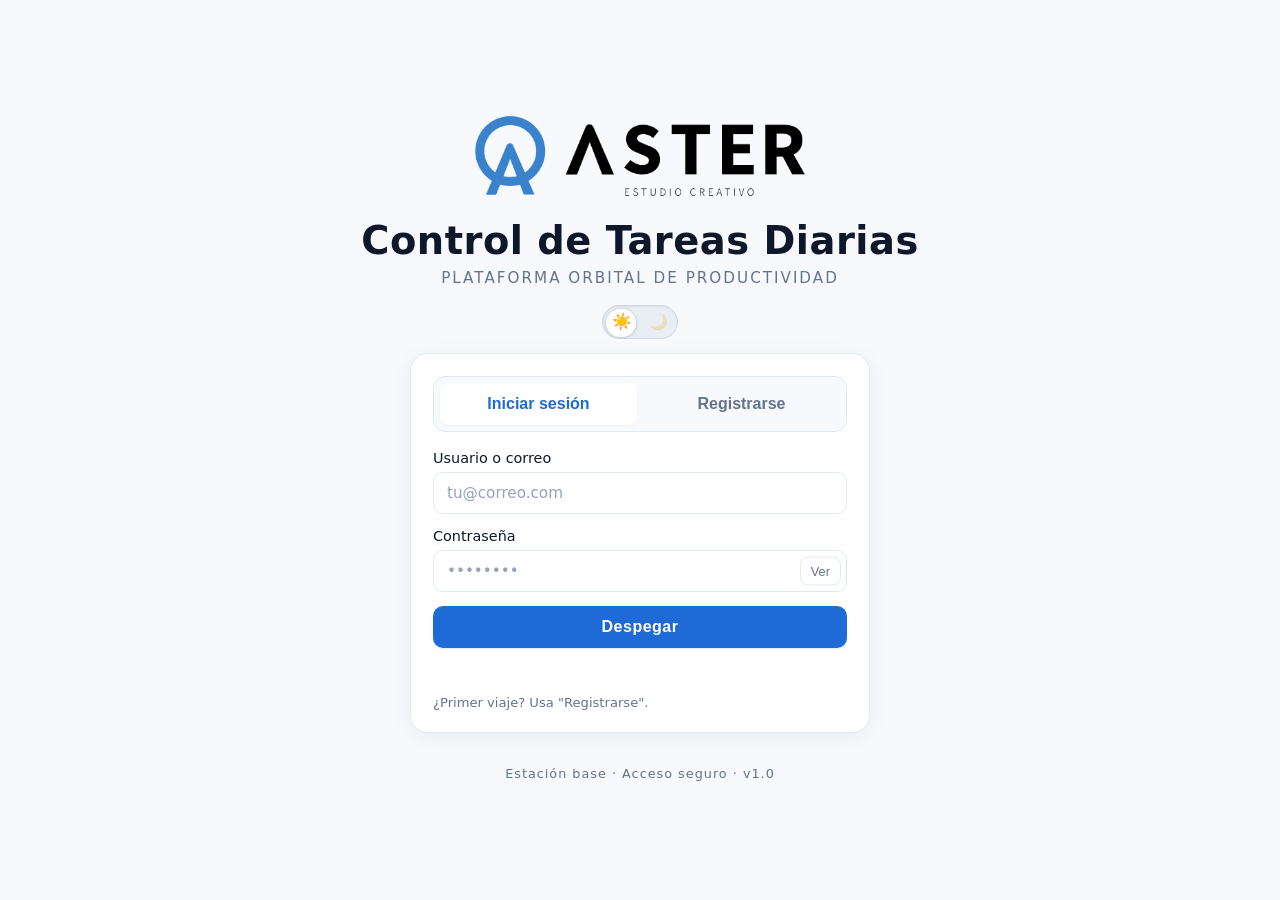
==== commit 56aba6df: "Tabs y cerrar sesión a 16px + colores del tema claro en móvil - .tab (Iniciar sesión / Registrarse) " ====
--- a/index.html
+++ b/index.html
@@ -7,7 +7,7 @@
   <link rel="icon" type="image/png" href="faviconaster.png" />
   <link rel="apple-touch-icon" href="faviconaster.png" />
   <script>(function(){var t;try{t=localStorage.getItem('aster_theme');}catch(e){}document.documentElement.setAttribute('data-theme', (t==='aster'||t==='light')?t:'light');})();</script>
-  <link rel="stylesheet" href="css/styles.css?v=10" />
+  <link rel="stylesheet" href="css/styles.css?v=11" />
 </head>
 <body>
   <main class="auth-wrapper">
@@ -123,9 +123,9 @@
     </footer>
   </main>
 
-  <script src="js/theme.js?v=10"></script>
-  <script src="js/data.js?v=10"></script>
-  <script src="js/auth.js?v=10"></script>
-  <script src="js/app.js?v=10"></script>
+  <script src="js/theme.js?v=11"></script>
+  <script src="js/data.js?v=11"></script>
+  <script src="js/auth.js?v=11"></script>
+  <script src="js/app.js?v=11"></script>
 </body>
 </html>
--- a/css/styles.css
+++ b/css/styles.css
@@ -328,10 +328,11 @@
   background: transparent;
   color: var(--blue-200);
   border: none;
-  padding: 10px;
+  padding: 12px 14px;
   border-radius: 8px;
   cursor: pointer;
   font-weight: 600;
+  font-size: 16px;
   transition: all 0.25s ease;
 }
 .tab:hover { color: #fff; }
@@ -2227,3 +2228,86 @@
 .contact-actions .btn-ghost {
   font-size: 16px !important;
 }
+
+/* =====================================================
+   Botón Cerrar sesión: fuente 16px y padding cómodo
+   en cualquier tamaño de pantalla.
+   ===================================================== */
+#logout-btn {
+  font-size: 16px !important;
+  padding: 10px 16px !important;
+  font-weight: 500;
+}
+
+/* =====================================================
+   Tema CLARO - ajustes específicos de la versión móvil
+   (drawer del hamburger, bordes y sombras más suaves)
+   ===================================================== */
+@media (max-width: 720px) {
+  /* Drawer del menú hamburger: fondo blanco en claro */
+  [data-theme="light"] .topbar-right {
+    background: rgba(255, 255, 255, 0.98);
+    border-bottom: 1px solid var(--m-border);
+    box-shadow: 0 12px 24px rgba(20, 40, 80, 0.08);
+    backdrop-filter: none;
+    -webkit-backdrop-filter: none;
+  }
+  [data-theme="light"] .topbar-right .user-chip {
+    background: var(--m-bg);
+    border-color: var(--m-border);
+  }
+  [data-theme="light"] .topbar-right .user-chip strong { color: var(--m-text); }
+  [data-theme="light"] .topbar-right .user-chip small  { color: var(--m-muted); }
+
+  /* Botón hamburguesa en claro */
+  [data-theme="light"] .hamburger {
+    background: var(--m-primary-soft);
+    border-color: var(--m-border);
+  }
+  [data-theme="light"] .hamburger span { background: var(--m-primary); }
+  [data-theme="light"] .hamburger:hover { background: #dbe6f9; box-shadow: 0 0 0 3px rgba(30,107,214,0.12); }
+
+  /* Topbar compacto en móvil */
+  [data-theme="light"] .topbar {
+    background: rgba(255, 255, 255, 0.96);
+    border-bottom: 1px solid var(--m-border);
+  }
+
+  /* Calendario / filtros en tema claro + móvil */
+  [data-theme="light"] .cal-filters,
+  [data-theme="light"] .filter-bar {
+    background: var(--m-surface);
+    border-color: var(--m-border);
+  }
+  [data-theme="light"] .cal-cell { background: var(--m-surface); }
+  [data-theme="light"] .cal-cell.empty { background: transparent; }
+
+  /* Diálogos: backdrop más tenue */
+  [data-theme="light"] dialog::backdrop {
+    background: rgba(15, 23, 42, 0.4);
+    backdrop-filter: blur(2px);
+    -webkit-backdrop-filter: blur(2px);
+  }
+
+  /* Notas: contraste claro */
+  [data-theme="light"] .notes-editor,
+  [data-theme="light"] .notes-add textarea { background: var(--m-surface); }
+  [data-theme="light"] .note-row { background: var(--m-bg); }
+
+  /* Stats pills del calendario en claro */
+  [data-theme="light"] .cal-stat-pill { background: var(--m-primary-soft); }
+  [data-theme="light"] .cal-stat-pill strong { color: var(--m-primary); }
+
+  /* Tarjetas del admin (mobile) con mejor contraste */
+  [data-theme="light"] .table-wrap tr {
+    background: var(--m-surface);
+    border-color: var(--m-border);
+    box-shadow: var(--m-shadow-sm);
+  }
+
+  /* Pending card en claro, móvil */
+  [data-theme="light"] .pending-card {
+    background: #fffbeb;
+    border-color: #fde68a;
+  }
+}
